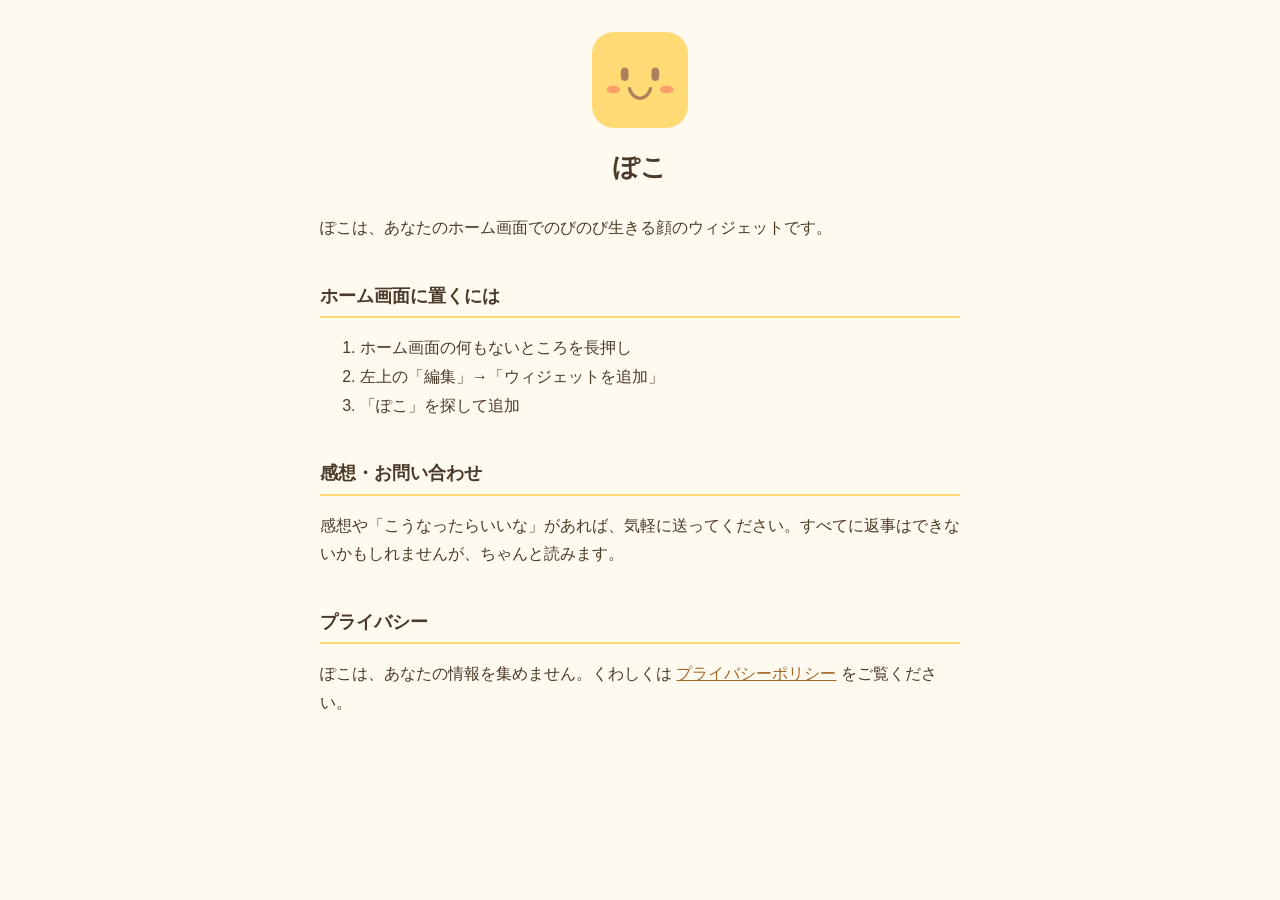
==== index.html @ 4c53fb9e "ぽこのサポート・プライバシーページ" ====
<!DOCTYPE html>
<html lang="ja">
<head>
<meta charset="utf-8">
<meta name="viewport" content="width=device-width, initial-scale=1">
<title>ぽこ サポート</title>
<link rel="stylesheet" href="style.css">
</head>
<body>
<main>
  <img class="face" src="icon.png" alt="ぽこ">
  <h1>ぽこ</h1>
  <p>ぽこは、あなたのホーム画面でのびのび生きる顔のウィジェットです。</p>

  <h2>ホーム画面に置くには</h2>
  <ol>
    <li>ホーム画面の何もないところを長押し</li>
    <li>左上の「編集」→「ウィジェットを追加」</li>
    <li>「ぽこ」を探して追加</li>
  </ol>

  <h2>感想・お問い合わせ</h2>
  <p>感想や「こうなったらいいな」があれば、気軽に送ってください。すべてに返事はできないかもしれませんが、ちゃんと読みます。</p>
  <!-- FORM_BUTTON_START <a class="button" href="FORM_URL">感想を送る</a> FORM_BUTTON_END -->

  <h2>プライバシー</h2>
  <p>ぽこは、あなたの情報を集めません。くわしくは <a href="privacy.html">プライバシーポリシー</a> をご覧ください。</p>
</main>
</body>
</html>
---- style.css ----
/* ぽこのページ共通の見た目。ぽこの黄色と茶色に合わせる */
body {
  margin: 0;
  font-family: -apple-system, "Hiragino Sans", sans-serif;
  color: #4a3a2a;
  background: #fffaf0;
  line-height: 1.8;
}
main { max-width: 640px; margin: 0 auto; padding: 32px 20px 64px; }
.face {
  width: 96px; height: 96px; border-radius: 22px;
  background: #ffd973; margin: 0 auto 16px; display: block;
}
h1 { text-align: center; font-size: 1.6em; margin: 0 0 24px; }
h2 { font-size: 1.15em; margin-top: 36px; border-bottom: 2px solid #ffd973; padding-bottom: 4px; }
a { color: #a0662a; }
.button {
  display: block; text-align: center; padding: 14px; margin: 16px 0;
  background: #ffd973; border-radius: 12px; color: #4a3a2a; font-weight: bold; text-decoration: none;
}
.note { font-size: 0.85em; color: #8a7a6a; }
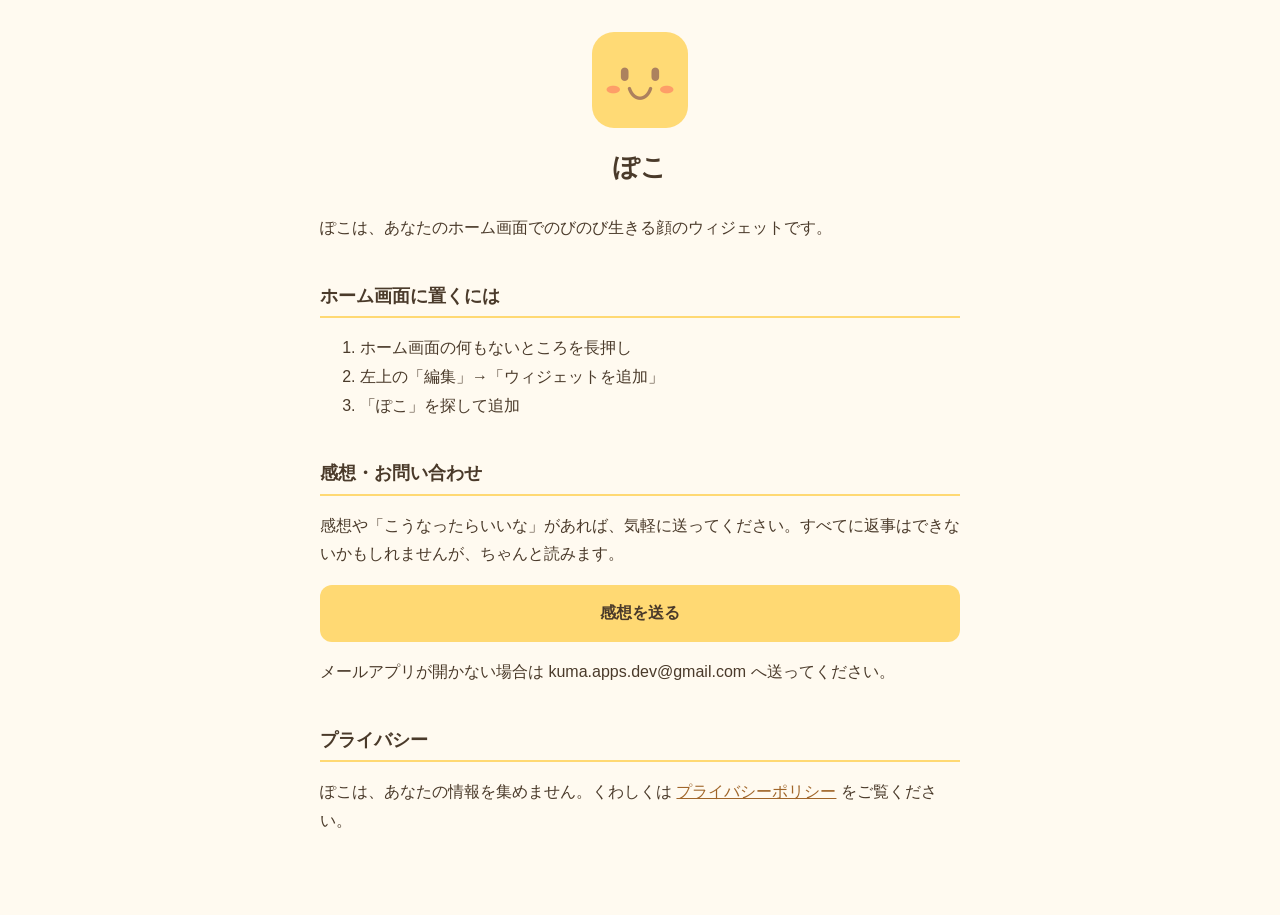
==== commit 02a26886: "感想はメールで受ける" ====
--- a/index.html
+++ b/index.html
@@ -21,7 +21,8 @@
 
   <h2>感想・お問い合わせ</h2>
   <p>感想や「こうなったらいいな」があれば、気軽に送ってください。すべてに返事はできないかもしれませんが、ちゃんと読みます。</p>
-  <!-- FORM_BUTTON_START <a class="button" href="FORM_URL">感想を送る</a> FORM_BUTTON_END -->
+  <a class="button" href="mailto:kuma.apps.dev@gmail.com?subject=%E3%81%BD%E3%81%93%E3%81%B8%E3%81%AE%E6%84%9F%E6%83%B3%E3%83%BB%E8%A6%81%E6%9C%9B">感想を送る</a>
+  <p>メールアプリが開かない場合は kuma.apps.dev@gmail.com へ送ってください。</p>
 
   <h2>プライバシー</h2>
   <p>ぽこは、あなたの情報を集めません。くわしくは <a href="privacy.html">プライバシーポリシー</a> をご覧ください。</p>
